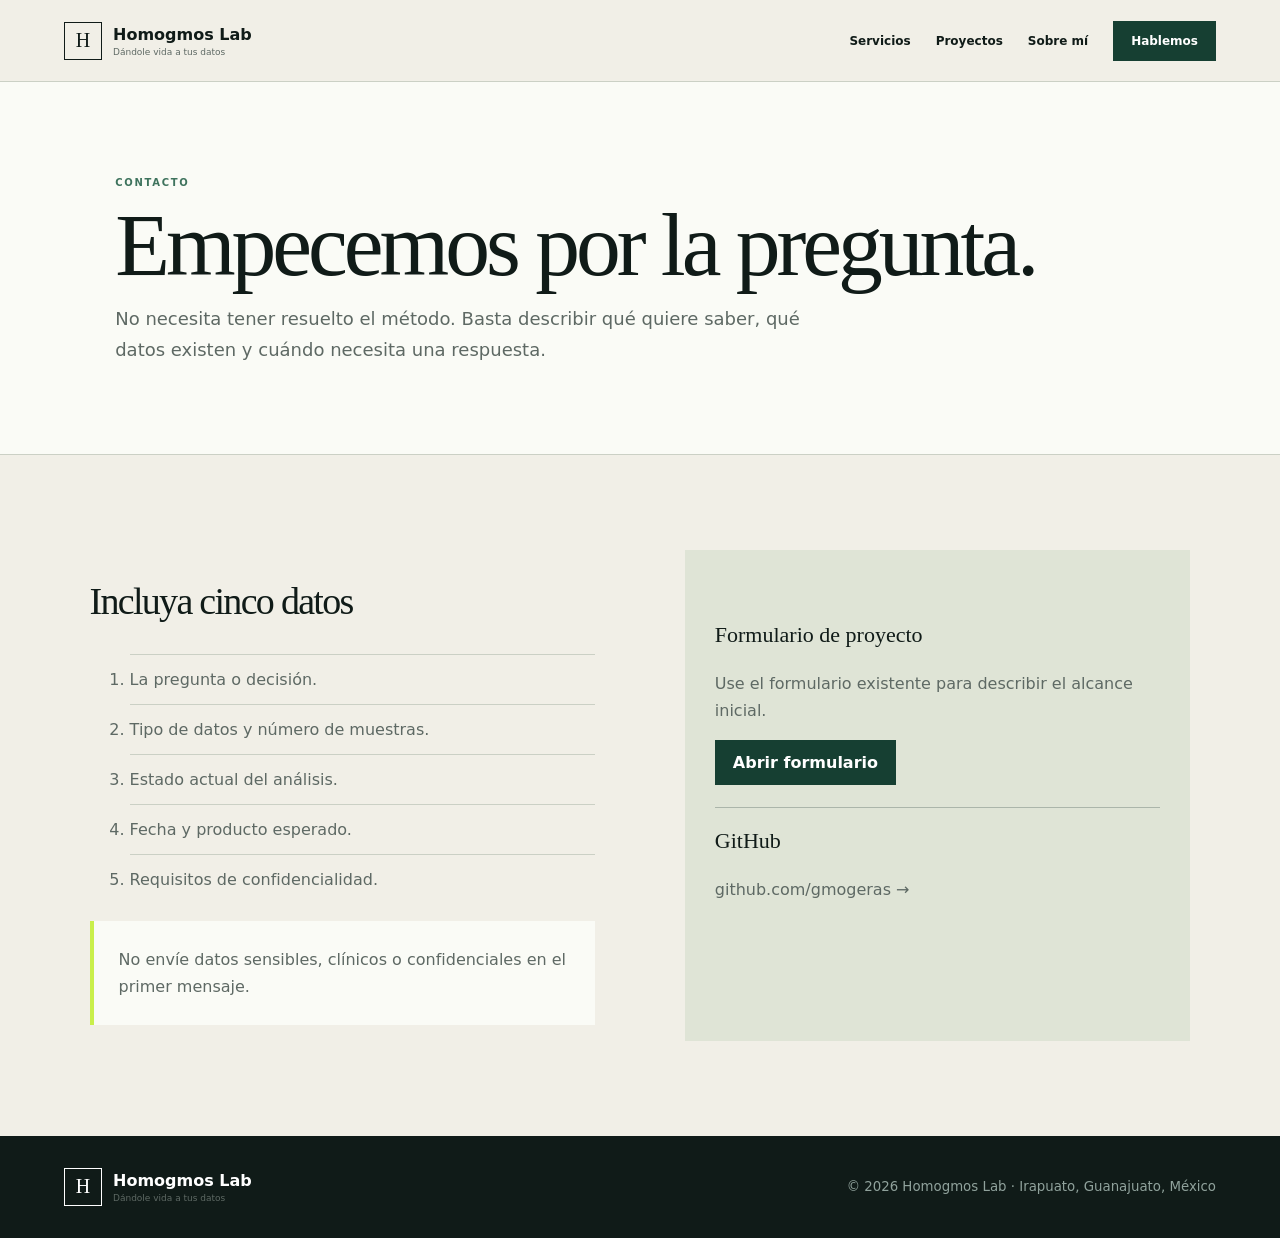
==== contacto/index.html @ 3963d42c "Add files via upload" ====
<!doctype html><html lang="es"><head><meta charset="utf-8"><meta name="viewport" content="width=device-width,initial-scale=1"><meta name="description" content="Solicite una revisión inicial de su proyecto."><meta name="theme-color" content="#163f32"><title>Contacto | Homogmos Lab</title><style>
:root{--cream:#f1efe7;--paper:#fafbf6;--ink:#101b18;--green:#163f32;--lime:#c9ef4b;--line:#cbd0c5;--muted:#5e6964;--sage:#dfe4d6}*{box-sizing:border-box}html{scroll-behavior:smooth}body{margin:0;background:var(--cream);color:var(--ink);font-family:Inter,system-ui,-apple-system,"Segoe UI",sans-serif}a{color:inherit;text-decoration:none}header{height:82px;padding:0 5vw;display:flex;align-items:center;justify-content:space-between;border-bottom:1px solid var(--line);background:var(--cream);position:sticky;top:0;z-index:10}.logo{display:flex;align-items:center;gap:11px}.logo i{display:grid;place-items:center;width:38px;height:38px;border:1px solid;font:normal 20px Georgia}.logo b,.logo small{display:block}.logo small{font-size:9px;color:var(--muted);margin-top:3px}nav{display:flex;align-items:center;gap:25px;font-size:12px;font-weight:700}.navcta,.button{display:inline-block;background:var(--green);color:white;padding:13px 18px;font-weight:800}.hero{min-height:650px;display:grid;grid-template-columns:1.2fr .8fr;align-items:center;padding:70px 7vw}.kicker{font-size:10px;letter-spacing:.17em;font-weight:850;color:#3e735d}.hero h1,.section h2,.manifesto h2,.story h2,.cta h2,.pagehero h1{font-family:Georgia,serif;font-weight:500;letter-spacing:-.045em}.hero h1{font-size:clamp(58px,7vw,105px);line-height:.88;margin:18px 0}.hero h1 em{color:var(--green);font-weight:400}.lead,.pagehero>p:not(.kicker){font-size:18px;line-height:1.7;color:var(--muted);max-width:720px}.orb{width:min(370px,38vw);aspect-ratio:1;border:1px solid #729080;border-radius:50%;display:grid;place-content:center;text-align:center;margin:auto}.orb b{font:29px Georgia}.orb span{color:#46725c;font-size:11px}.manifesto{padding:80px 14vw;background:var(--paper);text-align:center}.manifesto h2{font-size:clamp(35px,4.5vw,60px);line-height:1.08;margin:15px auto;max-width:1000px}.section{padding:95px 7vw}.section>h2{font-size:clamp(38px,4.5vw,62px);line-height:1.02;max-width:780px}.cards{display:grid;grid-template-columns:repeat(3,1fr);border-top:1px solid;border-left:1px solid var(--line);margin-top:45px}.card{min-height:320px;padding:25px;display:flex;flex-direction:column;border-right:1px solid var(--line);border-bottom:1px solid var(--line)}.card>span,.big-num{font:25px Georgia;color:#809086}.card h3{font:500 27px/1.08 Georgia;margin:10px 0 15px}.card>p:not(.kicker){font-size:13px;color:var(--muted);line-height:1.65}.card>b{margin-top:auto;padding-top:15px;border-top:1px solid var(--line);font-size:11px}.story{padding:90px 14vw;display:grid;grid-template-columns:240px 1fr;gap:65px;align-items:center;background:var(--paper)}.mono{aspect-ratio:4/5;background:var(--green);color:var(--lime);display:grid;place-items:center;font:38px Georgia}.story h2{font-size:44px}.story p{line-height:1.7;color:var(--muted)}.cta{padding:90px 14vw;background:var(--lime)}.cta h2{font-size:clamp(44px,5vw,70px);line-height:1;margin:15px 0}.cta>p:not(.kicker){line-height:1.7;max-width:700px}.button.dark{background:var(--ink)}footer{padding:32px 5vw;background:var(--ink);color:white;display:flex;justify-content:space-between;align-items:center;gap:25px}footer header{display:contents}footer nav{display:none}footer .logo i{border-color:white}footer small{color:#90a29c}.pagehero{padding:85px 9vw 70px;background:var(--paper);border-bottom:1px solid var(--line)}.pagehero h1{font-size:clamp(52px,7vw,92px);line-height:.93;max-width:1050px;margin:15px 0}.twocol,.detail{display:grid;grid-template-columns:1fr 1fr;gap:7vw}.twocol>div{padding:70px 7vw}.twocol>div:first-child{background:var(--sage)}.twocol h2,.detail h2{font:500 38px/1.08 Georgia}.twocol li,.detail li{padding:11px 0;border-top:1px solid var(--line)}.detail p,.detail li{color:var(--muted);line-height:1.7}.detail aside{background:var(--sage);padding:30px}.detail aside h3{font:500 22px Georgia;border-top:1px solid #abb5aa;padding-top:20px}.detail aside h3:first-child{border:0}.boundary{padding:25px;border-left:4px solid var(--lime);background:var(--paper)}.projects{display:grid;grid-template-columns:1fr 1fr;border-top:1px solid;border-left:1px solid var(--line)}.projects article{padding:30px;min-height:330px;border-right:1px solid var(--line);border-bottom:1px solid var(--line)}.projects article>span{font:25px Georgia;color:#809086}.projects h2{font-size:35px}.projects article>p:not(.kicker){color:var(--muted);line-height:1.7}
@media(max-width:850px){nav a:not(.navcta){display:none}.hero,.detail,.twocol{grid-template-columns:1fr}.orb{width:60vw;margin-top:50px}.cards{grid-template-columns:1fr 1fr}.story{padding:75px 7vw;grid-template-columns:200px 1fr}}
@media(max-width:560px){header{height:70px}.hero{padding:60px 6vw;min-height:auto}.hero h1{font-size:53px}.orb{width:82vw}.section{padding:70px 6vw}.cards,.projects{grid-template-columns:1fr}.story{grid-template-columns:1fr;padding:70px 6vw}.mono{width:190px}.cta,.pagehero{padding:70px 6vw}footer{align-items:flex-start;flex-direction:column}}
.home-screen{padding:90px 7vw 60px;text-align:center;background:var(--paper)}.home-screen h1{font:500 clamp(64px,9vw,132px)/.86 Georgia;margin:24px 0 12px;letter-spacing:-.055em}.home-screen h2{font:400 clamp(37px,5vw,68px)/.98 Georgia;color:var(--green);margin:0}.home-screen h2 em{font-weight:400}.home-screen>p:not(.kicker){max-width:680px;margin:30px auto 0;color:var(--muted);line-height:1.7}.option-screen{padding:0 7vw 95px;background:var(--paper)}.option-grid{display:grid;grid-template-columns:repeat(3,1fr);border-top:1px solid var(--ink);border-left:1px solid var(--line)}.option{min-height:230px;padding:24px;display:flex;flex-direction:column;border-right:1px solid var(--line);border-bottom:1px solid var(--line);transition:.2s}.option:hover{background:var(--cream);transform:translateY(-2px)}.option>span{font:23px Georgia;color:#809086}.option h3{font:500 24px/1.08 Georgia;margin:25px 0 10px}.option p{font-size:12px;line-height:1.6;color:var(--muted)}.option>b{font-size:10px;margin-top:auto;padding-top:13px;border-top:1px solid var(--line)}
@media(max-width:850px){.option-grid{grid-template-columns:1fr 1fr}}
@media(max-width:560px){.home-screen{padding:65px 6vw 45px}.home-screen h1{font-size:59px}.option-screen{padding:0 6vw 70px}.option-grid{grid-template-columns:1fr}.option{min-height:200px}}

.actions{display:flex;align-items:center;gap:24px}.textlink{font-size:13px;font-weight:800}.textlink span{color:#507a64;margin-left:7px}.proof{display:flex;gap:24px;margin-top:48px;font-size:10px;font-weight:800;letter-spacing:.08em;text-transform:uppercase}.proof span{border-left:2px solid var(--lime);padding-left:12px}
.data-life{width:min(460px,42vw);aspect-ratio:1;position:relative;margin:auto;border:1px solid #759183;border-radius:50%}.data-orbit{position:absolute;width:64%;aspect-ratio:1;left:50%;top:50%;transform:translate(-50%,-50%);border:1px solid #a5b3aa;border-radius:50%}.data-axis{position:absolute;left:50%;top:50%;background:#a5b3aa;transform:translate(-50%,-50%)}.axis-x{width:100%;height:1px}.axis-y{width:1px;height:100%}.data-seed{position:absolute;width:28%;aspect-ratio:1;left:50%;top:50%;transform:translate(-50%,-50%);border-radius:50%;background:var(--green);color:white;display:grid;place-items:center;font:24px Georgia;z-index:3}.leaf{position:absolute;transform:translate(-50%,-50%);z-index:4;background:var(--lime);border:1px solid var(--ink);padding:8px 11px;font-size:9px;font-weight:900;white-space:nowrap}.l1{top:0;left:50%}.l2{top:50%;left:100%}.l3{top:100%;left:50%}.l4{top:50%;left:0}
@media(max-width:850px){.data-life{width:65vw;margin-top:55px}}
@media(max-width:560px){.actions,.proof{align-items:flex-start;flex-direction:column}.proof{gap:9px;margin-top:35px}.data-life{width:82vw}}

</style></head><body><header><a class="logo" href="../index.html"><i>H</i><span><b>Homogmos Lab</b><small>Dándole vida a tus datos</small></span></a><nav><a href="../servicios/index.html">Servicios</a><a href="../proyectos/index.html">Proyectos</a><a href="../sobre-mi/index.html">Sobre mí</a><a class="navcta" href="../contacto/index.html">Hablemos</a></nav></header><main><section class="pagehero"><p class="kicker">CONTACTO</p><h1>Empecemos por la pregunta.</h1><p>No necesita tener resuelto el método. Basta describir qué quiere saber, qué datos existen y cuándo necesita una respuesta.</p></section><section class="section detail"><div><h2>Incluya cinco datos</h2><ol><li>La pregunta o decisión.</li><li>Tipo de datos y número de muestras.</li><li>Estado actual del análisis.</li><li>Fecha y producto esperado.</li><li>Requisitos de confidencialidad.</li></ol><p class="boundary">No envíe datos sensibles, clínicos o confidenciales en el primer mensaje.</p></div><aside><h3>Formulario de proyecto</h3><p>Use el formulario existente para describir el alcance inicial.</p><a class="button" href="https://gmogeras.github.io/homogmos.lab/contact/">Abrir formulario</a><h3>GitHub</h3><p><a href="https://github.com/gmogeras">github.com/gmogeras →</a></p></aside></section></main><footer><a class="logo" href="../index.html"><i>H</i><span><b>Homogmos Lab</b><small>Dándole vida a tus datos</small></span></a><nav><a href="../servicios/index.html">Servicios</a><a href="../proyectos/index.html">Proyectos</a><a href="../sobre-mi/index.html">Sobre mí</a><a class="navcta" href="../contacto/index.html">Hablemos</a></nav><small>© 2026 Homogmos Lab · Irapuato, Guanajuato, México</small></footer></body></html>
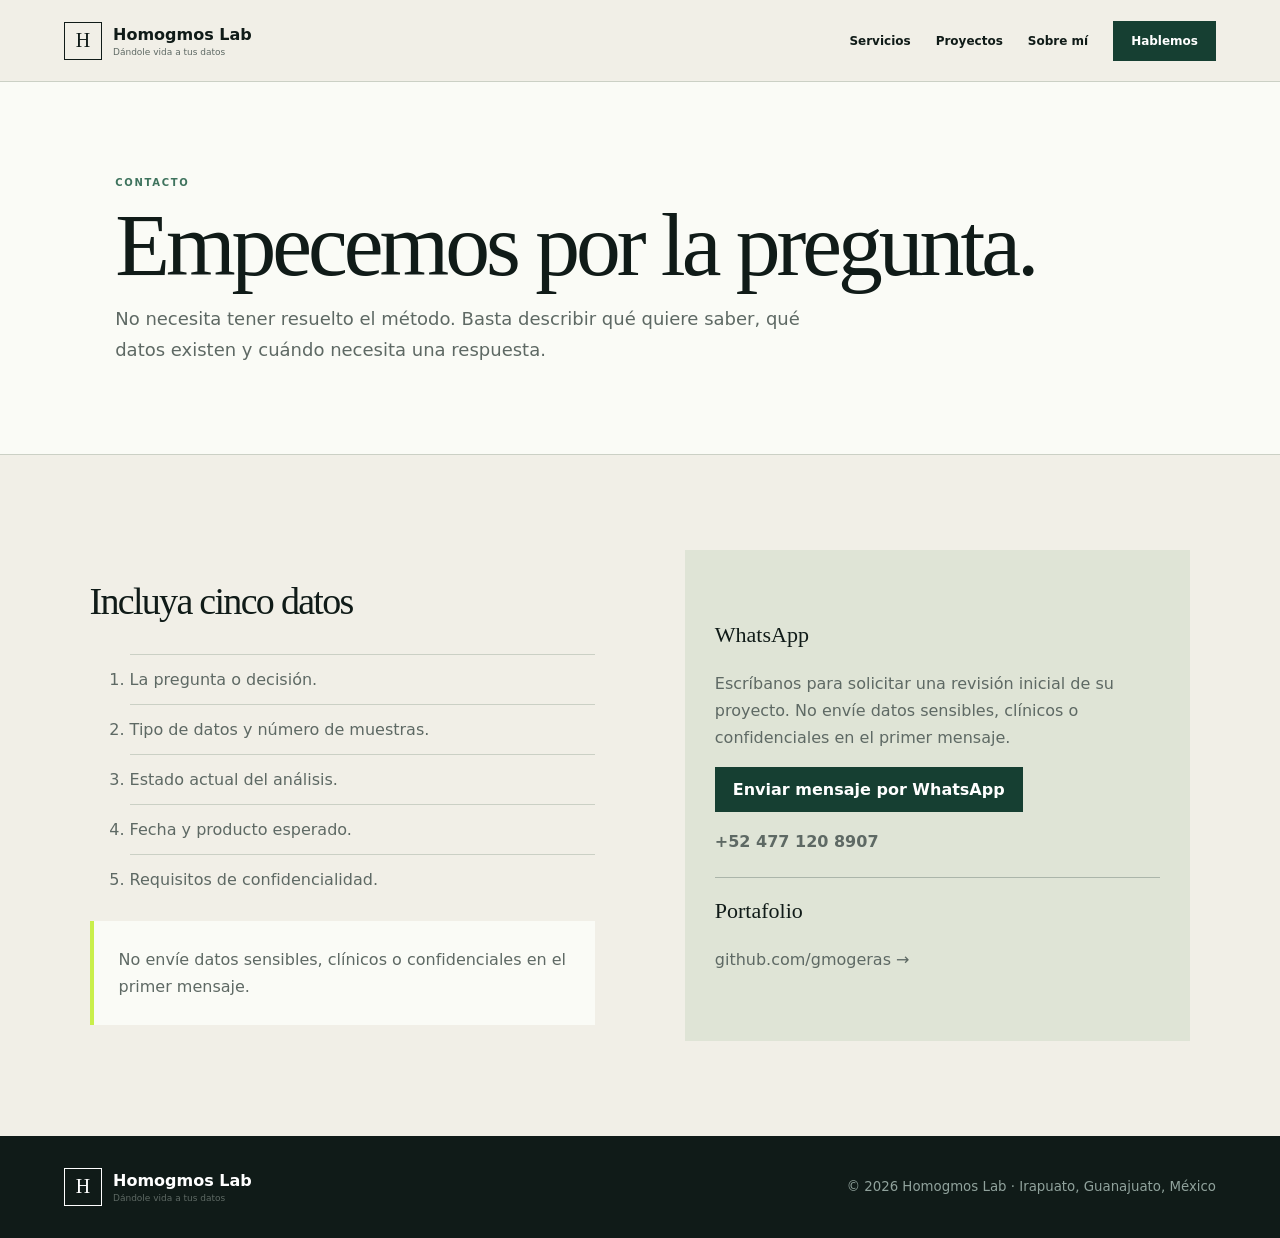
==== commit 8a911084: "Add files via upload" ====
--- a/contacto/index.html
+++ b/contacto/index.html
@@ -11,4 +11,4 @@
 @media(max-width:850px){.data-life{width:65vw;margin-top:55px}}
 @media(max-width:560px){.actions,.proof{align-items:flex-start;flex-direction:column}.proof{gap:9px;margin-top:35px}.data-life{width:82vw}}
 
-</style></head><body><header><a class="logo" href="../index.html"><i>H</i><span><b>Homogmos Lab</b><small>Dándole vida a tus datos</small></span></a><nav><a href="../servicios/index.html">Servicios</a><a href="../proyectos/index.html">Proyectos</a><a href="../sobre-mi/index.html">Sobre mí</a><a class="navcta" href="../contacto/index.html">Hablemos</a></nav></header><main><section class="pagehero"><p class="kicker">CONTACTO</p><h1>Empecemos por la pregunta.</h1><p>No necesita tener resuelto el método. Basta describir qué quiere saber, qué datos existen y cuándo necesita una respuesta.</p></section><section class="section detail"><div><h2>Incluya cinco datos</h2><ol><li>La pregunta o decisión.</li><li>Tipo de datos y número de muestras.</li><li>Estado actual del análisis.</li><li>Fecha y producto esperado.</li><li>Requisitos de confidencialidad.</li></ol><p class="boundary">No envíe datos sensibles, clínicos o confidenciales en el primer mensaje.</p></div><aside><h3>Formulario de proyecto</h3><p>Use el formulario existente para describir el alcance inicial.</p><a class="button" href="https://gmogeras.github.io/homogmos.lab/contact/">Abrir formulario</a><h3>GitHub</h3><p><a href="https://github.com/gmogeras">github.com/gmogeras →</a></p></aside></section></main><footer><a class="logo" href="../index.html"><i>H</i><span><b>Homogmos Lab</b><small>Dándole vida a tus datos</small></span></a><nav><a href="../servicios/index.html">Servicios</a><a href="../proyectos/index.html">Proyectos</a><a href="../sobre-mi/index.html">Sobre mí</a><a class="navcta" href="../contacto/index.html">Hablemos</a></nav><small>© 2026 Homogmos Lab · Irapuato, Guanajuato, México</small></footer></body></html>+</style></head><body><header><a class="logo" href="../index.html"><i>H</i><span><b>Homogmos Lab</b><small>Dándole vida a tus datos</small></span></a><nav><a href="../servicios/index.html">Servicios</a><a href="../proyectos/index.html">Proyectos</a><a href="../sobre-mi/index.html">Sobre mí</a><a class="navcta" href="../contacto/index.html">Hablemos</a></nav></header><main><section class="pagehero"><p class="kicker">CONTACTO</p><h1>Empecemos por la pregunta.</h1><p>No necesita tener resuelto el método. Basta describir qué quiere saber, qué datos existen y cuándo necesita una respuesta.</p></section><section class="section detail"><div><h2>Incluya cinco datos</h2><ol><li>La pregunta o decisión.</li><li>Tipo de datos y número de muestras.</li><li>Estado actual del análisis.</li><li>Fecha y producto esperado.</li><li>Requisitos de confidencialidad.</li></ol><p class="boundary">No envíe datos sensibles, clínicos o confidenciales en el primer mensaje.</p></div><aside><h3>WhatsApp</h3><p>Escríbanos para solicitar una revisión inicial de su proyecto. No envíe datos sensibles, clínicos o confidenciales en el primer mensaje.</p><a class="button" href="https://wa.me/524771208907?text=Hola%2C%20encontr%C3%A9%20Homogmos%20Lab%20y%20quisiera%20consultar%20la%20viabilidad%20de%20un%20proyecto." target="_blank" rel="noopener noreferrer">Enviar mensaje por WhatsApp</a><p><strong>+52 477 120 8907</strong></p><h3>Portafolio</h3><p><a href="https://github.com/gmogeras" target="_blank" rel="noopener noreferrer">github.com/gmogeras →</a></p></aside></section></main><footer><a class="logo" href="../index.html"><i>H</i><span><b>Homogmos Lab</b><small>Dándole vida a tus datos</small></span></a><nav><a href="../servicios/index.html">Servicios</a><a href="../proyectos/index.html">Proyectos</a><a href="../sobre-mi/index.html">Sobre mí</a><a class="navcta" href="../contacto/index.html">Hablemos</a></nav><small>© 2026 Homogmos Lab · Irapuato, Guanajuato, México</small></footer></body></html>
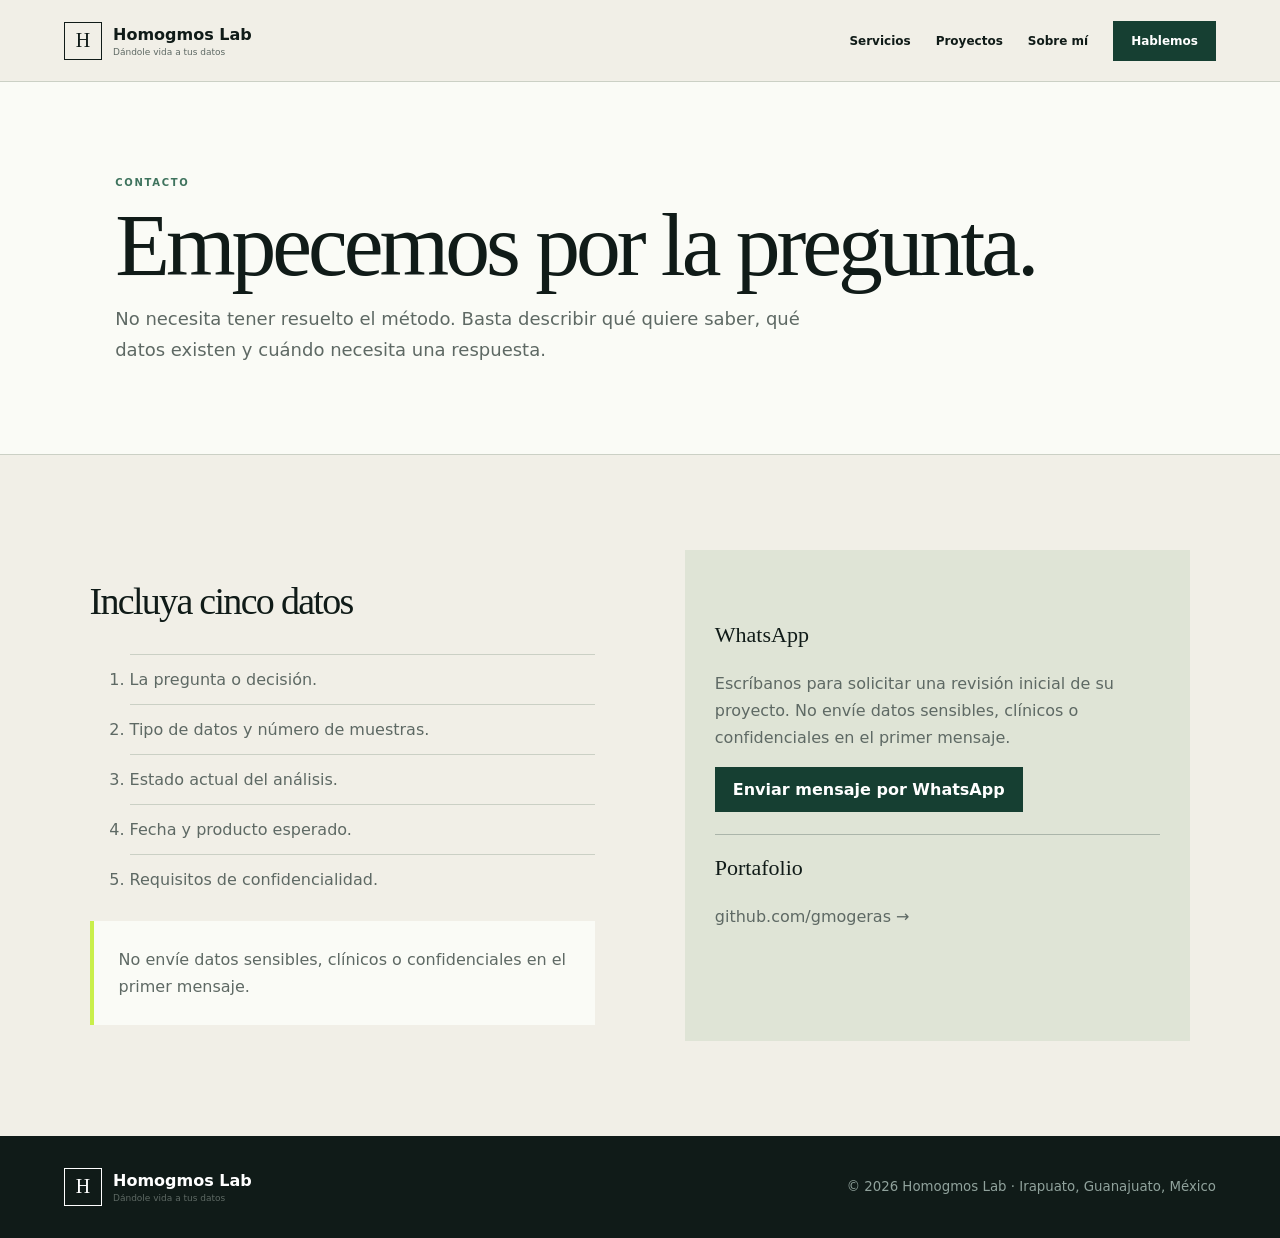
==== commit 252e3d34: "Update index.html" ====
--- a/contacto/index.html
+++ b/contacto/index.html
@@ -11,4 +11,4 @@
 @media(max-width:850px){.data-life{width:65vw;margin-top:55px}}
 @media(max-width:560px){.actions,.proof{align-items:flex-start;flex-direction:column}.proof{gap:9px;margin-top:35px}.data-life{width:82vw}}
 
-</style></head><body><header><a class="logo" href="../index.html"><i>H</i><span><b>Homogmos Lab</b><small>Dándole vida a tus datos</small></span></a><nav><a href="../servicios/index.html">Servicios</a><a href="../proyectos/index.html">Proyectos</a><a href="../sobre-mi/index.html">Sobre mí</a><a class="navcta" href="../contacto/index.html">Hablemos</a></nav></header><main><section class="pagehero"><p class="kicker">CONTACTO</p><h1>Empecemos por la pregunta.</h1><p>No necesita tener resuelto el método. Basta describir qué quiere saber, qué datos existen y cuándo necesita una respuesta.</p></section><section class="section detail"><div><h2>Incluya cinco datos</h2><ol><li>La pregunta o decisión.</li><li>Tipo de datos y número de muestras.</li><li>Estado actual del análisis.</li><li>Fecha y producto esperado.</li><li>Requisitos de confidencialidad.</li></ol><p class="boundary">No envíe datos sensibles, clínicos o confidenciales en el primer mensaje.</p></div><aside><h3>WhatsApp</h3><p>Escríbanos para solicitar una revisión inicial de su proyecto. No envíe datos sensibles, clínicos o confidenciales en el primer mensaje.</p><a class="button" href="https://wa.me/524771208907?text=Hola%2C%20encontr%C3%A9%20Homogmos%20Lab%20y%20quisiera%20consultar%20la%20viabilidad%20de%20un%20proyecto." target="_blank" rel="noopener noreferrer">Enviar mensaje por WhatsApp</a><p><strong>+52 477 120 8907</strong></p><h3>Portafolio</h3><p><a href="https://github.com/gmogeras" target="_blank" rel="noopener noreferrer">github.com/gmogeras →</a></p></aside></section></main><footer><a class="logo" href="../index.html"><i>H</i><span><b>Homogmos Lab</b><small>Dándole vida a tus datos</small></span></a><nav><a href="../servicios/index.html">Servicios</a><a href="../proyectos/index.html">Proyectos</a><a href="../sobre-mi/index.html">Sobre mí</a><a class="navcta" href="../contacto/index.html">Hablemos</a></nav><small>© 2026 Homogmos Lab · Irapuato, Guanajuato, México</small></footer></body></html>+</style></head><body><header><a class="logo" href="../index.html"><i>H</i><span><b>Homogmos Lab</b><small>Dándole vida a tus datos</small></span></a><nav><a href="../servicios/index.html">Servicios</a><a href="../proyectos/index.html">Proyectos</a><a href="../sobre-mi/index.html">Sobre mí</a><a class="navcta" href="../contacto/index.html">Hablemos</a></nav></header><main><section class="pagehero"><p class="kicker">CONTACTO</p><h1>Empecemos por la pregunta.</h1><p>No necesita tener resuelto el método. Basta describir qué quiere saber, qué datos existen y cuándo necesita una respuesta.</p></section><section class="section detail"><div><h2>Incluya cinco datos</h2><ol><li>La pregunta o decisión.</li><li>Tipo de datos y número de muestras.</li><li>Estado actual del análisis.</li><li>Fecha y producto esperado.</li><li>Requisitos de confidencialidad.</li></ol><p class="boundary">No envíe datos sensibles, clínicos o confidenciales en el primer mensaje.</p></div><aside><h3>WhatsApp</h3><p>Escríbanos para solicitar una revisión inicial de su proyecto. No envíe datos sensibles, clínicos o confidenciales en el primer mensaje.</p><a class="button" href="https://wa.me/524771208907?text=Hola%2C%20encontr%C3%A9%20Homogmos%20Lab%20y%20quisiera%20consultar%20la%20viabilidad%20de%20un%20proyecto." target="_blank" rel="noopener noreferrer">Enviar mensaje por WhatsApp</a><h3>Portafolio</h3><p><a href="https://github.com/gmogeras" target="_blank" rel="noopener noreferrer">github.com/gmogeras →</a></p></aside></section></main><footer><a class="logo" href="../index.html"><i>H</i><span><b>Homogmos Lab</b><small>Dándole vida a tus datos</small></span></a><nav><a href="../servicios/index.html">Servicios</a><a href="../proyectos/index.html">Proyectos</a><a href="../sobre-mi/index.html">Sobre mí</a><a class="navcta" href="../contacto/index.html">Hablemos</a></nav><small>© 2026 Homogmos Lab · Irapuato, Guanajuato, México</small></footer></body></html>
